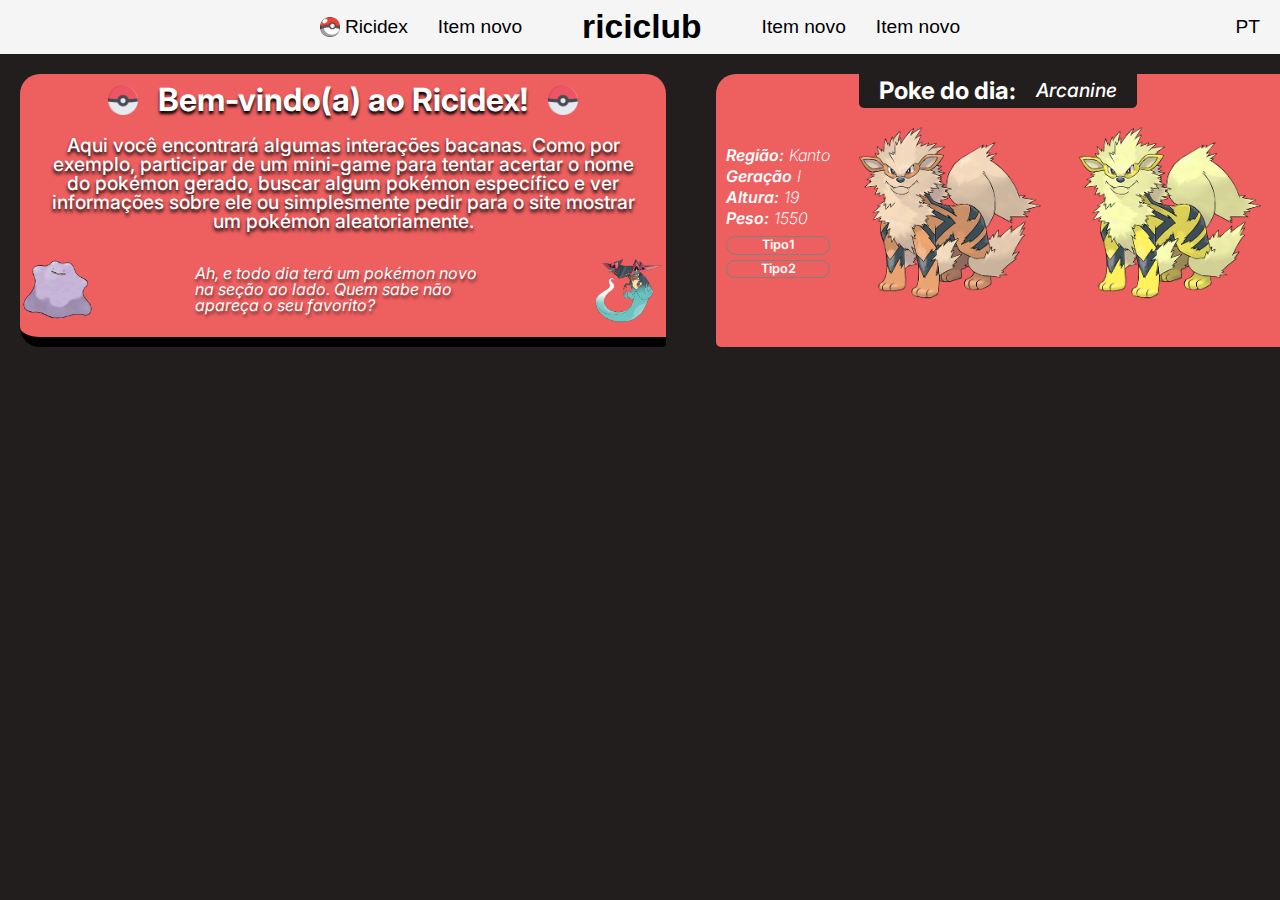
==== Pages/index.html @ a95b9ffc "Banner finalizado inicialmente" ====
<!DOCTYPE html>
<html lang="en">
<head>
    <meta charset="UTF-8">
    <meta name="viewport" content="width=device-width, initial-scale=1.0">
    <title>riciclub - Ricidex</title>

    <link rel="preconnect" href="https://fonts.googleapis.com">
    <link rel="preconnect" href="https://fonts.gstatic.com" crossorigin>
    <link href="https://fonts.googleapis.com/css2?family=Inter:wght@100..900&display=swap" rel="stylesheet">

    <link rel="stylesheet" href="/Styles/reset.css">
    <link rel="stylesheet" href="/Styles/main.css">
    <link rel="stylesheet" href="/Styles/header.css">
    <link rel="stylesheet" href="/Styles/banner.css">
    <link rel="stylesheet" href="/Styles/mediaqueries.css">
</head>
<body>

    <header class="header">
        <div class="header-mobile">
            <img src="/Images/menu-icon.png" alt="Menu" class="menu-mobile-icon" id="menu_mobile_icon">
    
            <div class="menu-mobile-content" id="menu_mobile_content">
                <ul class="menu-mobile">
                    <li class="menu-item">
                        <img src="/Images/pokeball.png" alt="Pokébola" class="menu-item-icon">
                        <a href="#" class="menu-item-text">Ricidex</a>
                    </li>
                    <li class="menu-item"><a href="#" class="menu-item-text">Item novo</a></li>
                    <li class="menu-item"><a href="#" class="menu-item-text">Item novo</a></li>
                    <li class="menu-item"><a href="#" class="menu-item-text">Item novo</a></li>
                </ul>
            </div>
        </div>

        <div class="menu">
            <ul class="menu">
                <li class="menu-item" class="menu-item">
                    <img src="/Images/pokeball.png" alt="Pokébola" class="menu-item-icon">
                    <a href="#" class="menu-item-text">Ricidex</a>
                </li>
                <li class="menu-item"><a href="#" class="menu-item-text">Item novo</a></li>
            </ul>
        </div>

        <div class="logo">
            <a href="#" class="logo-title">riciclub</a>
        </div>

        <div class="menu2">
            <ul class="menu2">
                <li class="menu-item"><a href="#" class="menu-item-text">Item novo</a></li>
                <li class="menu-item"><a href="#" class="menu-item-text">Item novo</a></li>
            </ul>
        </div>

        <div class="language">
            <a href="#" class="language-text">PT</a>
        </div>
    </header>

    <section class="banner">
        <div class="banner-welcome">
            <div class="banner-welcome-header">
                <img src="/Images/pokeball-banner.png" alt="Pokébola" class="welcome-pokeball">
                <h1 class="welcome-title">Bem-vindo(a) ao Ricidex!</h1>
                <img src="/Images/pokeball-banner.png" alt="Pokébola 2" class="welcome-pokeball">
            </div>
            <p class="welcome-text">Aqui você encontrará algumas interações bacanas. Como por exemplo, participar de um mini-game para tentar acertar o nome do pokémon gerado, buscar algum pokémon específico e ver informações sobre ele ou simplesmente pedir para o site mostrar um pokémon aleatoriamente.</p>
            <div class="welcome-bottom">
                <img src="/Images/ditto.png" alt="Ditto" class="welcome-poke">
                    <p class="welcome-subtext">Ah, e todo dia terá um pokémon novo na seção ao lado. Quem sabe não apareça o seu favorito?</p>
                <img src="/Images/dragapult.png" alt="Dragapult" class="welcome-poke">
            </div>
        </div>

        <div class="banner-poke-do-dia">
            <div class="poke-do-dia-header">
                <h2 class="poke-do-dia-title">Poke do dia:</h2> 
                <span class="poke-do-dia-nome">Arcanine</span>
            </div>

            <div class="poke-do-dia-content">
                <div class="poke-do-dia-infos">
                    <p class="poke-do-dia-item">Região: 
                        <span class="poke-do-dia-format">Kanto</span>
                    </p>
                    <p class="poke-do-dia-item">Geração 
                        <span class="poke-do-dia-format">I</span>
                    </p>
                    <p class="poke-do-dia-item">Altura: 
                        <span class="poke-do-dia-format">19</span>
                    </p>
                    <p class="poke-do-dia-item">Peso: 
                        <span class="poke-do-dia-format">1550</span>
                    </p>
                    <div class="poke-do-dia-tipos">
                        <div class="poke-do-dia-tipo tipoapi">
                            <p class="pdd-tipo-text">Tipo1</p>
                        </div>
                        <div class="poke-do-dia-tipo tipoapi">
                            <p class="pdd-tipo-text" >Tipo2</p>
                        </div>
                    </div>
                </div>

                <div class="poke-do-dia-imgs">
                    <img src="/Images/arcanine.png" alt="Pokémon Arcanine Normal" class="poke-do-dia-img">
                    <img src="/Images/arcanine-shiny.png" alt="Pokémon Arcanine Shiny" class="poke-do-dia-img">
                </div>
            </div>
        </div>

    </section>

    <script src="/Scripts/main.js"></script>
</body>
</html>
---- Styles/main.css ----
/* Estilos globais */
body {
    font-family: 'Roboto', sans-serif;
    background-color: #231E1E;
}
---- Styles/header.css ----
/* Estilos header */
.header {
    background-color: whitesmoke;
    display: flex;
    padding: 10px;
    justify-content: center;
    align-items: center;
} 

.language-text {
    font-size: 1.2rem;
    color: black;
    text-decoration: none;
}


/* Estilos do menu mobile */
.header-mobile, .menu-mobile-content {
    display: none;
}

.menu-mobile-content--ativo {
    display: block;
    position: absolute;
    top: 53px;
    left: 0;
    background-color: whitesmoke;
    padding: 10px 5px;
    border-radius: 0px 0px 5px 0px;
}

/* Estilos do logo */
.logo-title {
    padding: 0 50px;
    font-size: 2.1rem;
    font-weight: bold;
    text-decoration: none;
    color: black;
}

/* Estilos do menu do header*/
.menu, .menu2 {
    display: flex;
    gap: 10px;
}

.menu-item {
    display: flex;
    align-items: center;
    gap: 5px;
    padding: 5px 10px;
}

.menu-item:hover {
    background-color: lightgrey;
    border-radius: 5px;
}

.menu-item-icon {
    width: 20px;
    height: 20px;
}

.menu-item-text {
    text-decoration: none;
    font-size: 1.2rem;
    color: black;
}
---- Styles/banner.css ----
/* Banner */
.banner {
    display: flex;
    padding: 20px 0 20px 20px;
    gap: 50px;
}

/* Estilos do banner de boas-vindas*/
.banner-welcome {
    display: flex;
    flex-direction: column;
    gap: 20px;
    align-items: center;
    background-color: #EE5F5F;
    padding: 10px 0px;
    border-radius: 20px 20px 3px 20px;
    border-bottom: 10px solid rgb(0, 0, 0);
}

.banner-welcome-header {
    display: flex;
    align-items: center;
    gap: 20px;
}

.welcome-pokeball {
    width: 30px;
    height: 30px;
}

.welcome-title {
    font-family: "Inter", sans-serif;
    font-size: 2rem;
    font-weight: bold;
    text-decoration: none;
    color: white;
    text-shadow: 0px 3px 3px rgba(0, 0, 0, 1);
}

.welcome-text {
    font-size: 1.2rem;
    color: white;
    padding: 0 20px;
    text-shadow: 0px 3px 3.5px rgba(0, 0, 0, 1);
    text-align: center;
    font-family: "Inter", sans-serif;
    font-weight: 500;
}

.welcome-subtext {
    font-family: "Inter", sans-serif;
    font-size: 1rem;
    color: white;
    font-style: italic;
    text-shadow: 1px 3px 3px rgba(0, 0, 0, 0.5);
}

.welcome-bottom {
    display: flex;
    gap: 100px;
    align-items: center;
}

.welcome-poke {
    width: 75px;
    height: 75px;
}

/* Estilos do banner Poke do dia */
.banner-poke-do-dia {
    display: flex;
    flex-direction: column;
    align-items: center;
    background-color: #EE5F5F;
    border-radius: 20px 0 0px 5px;
}

.poke-do-dia-header {
    display: flex;
    align-items: center;
    gap: 20px;
    padding: 5px 20px;
    border-radius: 0px 0px 5px 5px;
    background-color: #231E1E;
}

.poke-do-dia-title {
    font-family: "Inter", sans-serif;
    font-size: 1.5rem;
    font-weight: bold;
    color: white;
}

.poke-do-dia-nome {
    font-family: "Inter", sans-serif;
    font-size: 1.2rem;
    font-style: italic;
    font-weight: 500;
    color: white;
}

.poke-do-dia-content {
    display: flex;
    gap: 20px;
    align-items: center;
    padding: 5px 10px;
}

.poke-do-dia-infos {
    display: flex;
    flex-direction: column;
    gap: 5px;
}

.poke-do-dia-item {
    display: flex;
    font-weight: 600;
    font-family: "Inter", sans-serif;
    font-style: italic;
    color: white;
    gap: 5px;
    align-items: center;
}

.poke-do-dia-format {
    font-style: italic;
    color: white;
    font-family: "Inter", sans-serif;
    font-weight: 250;
}

.poke-do-dia-tipos {
    display: flex;
    margin-top: 5px;
    gap: 5px;
    flex-direction: column;
}

.poke-do-dia-tipo {
    border: 1px solid grey;
    padding: 2px 9px;
    text-align: center;
    border-radius: 10px;
}

.pdd-tipo-text {
    font-family: "Inter", sans-serif;
    font-size: 0.8rem;
    font-weight: 600;
    color: white;
}

/* Estilos poke do dia imgs */
.poke-do-dia-imgs {
    display: flex;
    gap: 20px;
}

.poke-do-dia-img {
    width: 200px;
    height: 200px;
}
---- Styles/mediaqueries.css ----
@media screen and (max-width: 320px) {
    .header-mobile {
        display: flex;
    }

    .menu, .menu2 {
        display: none;
    }

    .header{
        justify-content: space-between;
    }

    .menu-mobile-icon {
        width: 30px;
        height: 30px;
    }

    .menu-item-text {
        font-size: 1rem;
    }

    .logo-title {
        padding: 0 0px;
    }
}

@media screen and (min-width: 321px) and (max-width: 768px) {
    .header-mobile {
        display: flex;
    }

    .menu, .menu2 {
        display: none;
    }

    .header{
        justify-content: space-between;
    }

    .menu-mobile-icon {
        width: 30px;
        height: 30px;
    }

    .menu-item-text {
        font-size: 1.2rem;
    }

    .logo-title {
        padding: 0 0px;
    }
}

@media screen and (min-width: 769px) {
    .language {
        position: absolute;
        right: 20px;
    }
}

@media screen and (min-width: 2000px){
    .menu-item-text {
        font-size: 1.6rem;
    }
}

@media screen and (min-width: 2300px) {
    .menu-item-text {
        font-size: 1.9rem;
    }
}
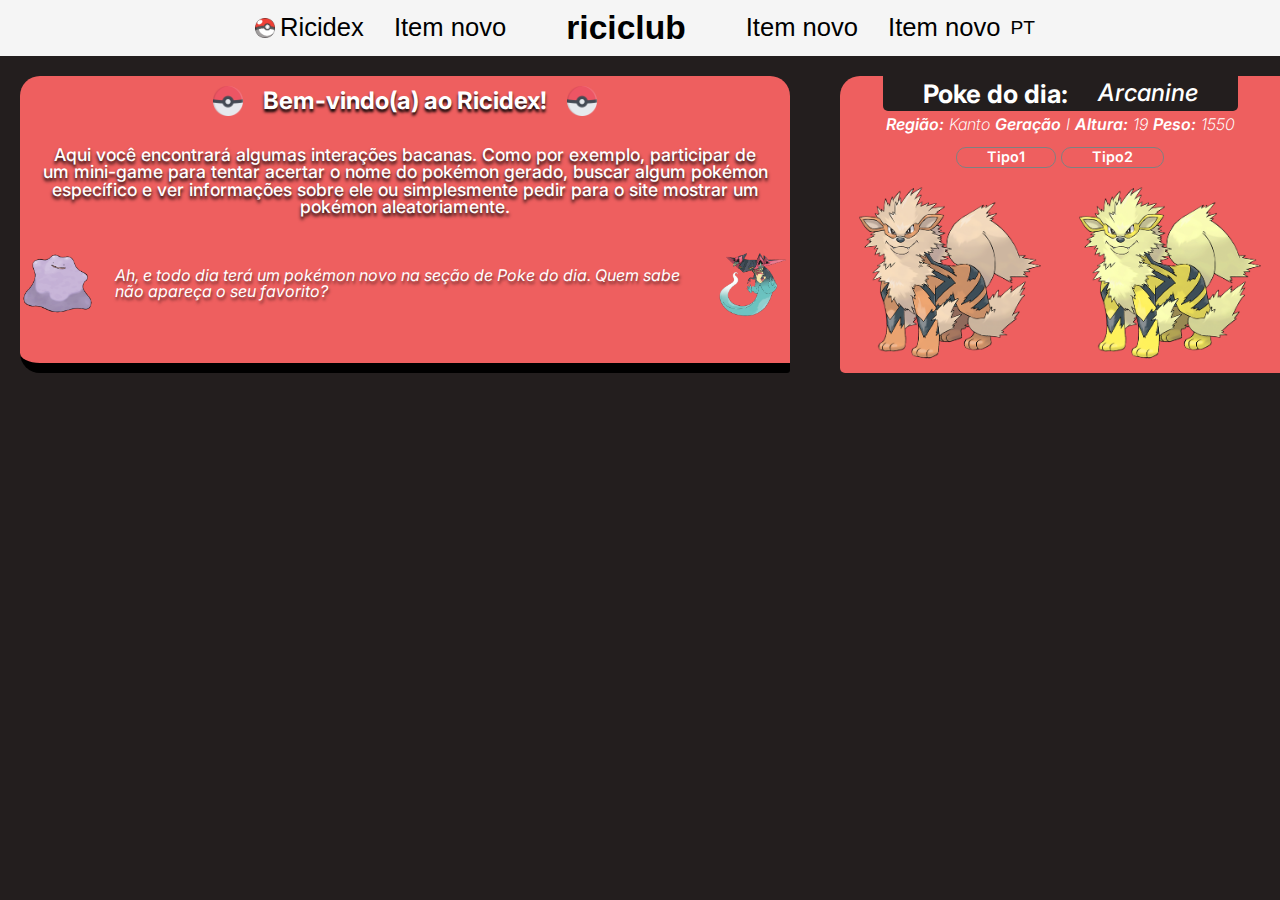
==== commit 9a09e6e3: "Banner de welcome e poke do dia finalizados e responsivos" ====
--- a/Pages/index.html
+++ b/Pages/index.html
@@ -13,7 +13,7 @@
     <link rel="stylesheet" href="/Styles/main.css">
     <link rel="stylesheet" href="/Styles/header.css">
     <link rel="stylesheet" href="/Styles/banner.css">
-    <link rel="stylesheet" href="/Styles/mediaqueries.css">
+    <link rel="stylesheet" href="/Styles/mqueriesheadban.css">
 </head>
 <body>
 
@@ -70,7 +70,7 @@
             <p class="welcome-text">Aqui você encontrará algumas interações bacanas. Como por exemplo, participar de um mini-game para tentar acertar o nome do pokémon gerado, buscar algum pokémon específico e ver informações sobre ele ou simplesmente pedir para o site mostrar um pokémon aleatoriamente.</p>
             <div class="welcome-bottom">
                 <img src="/Images/ditto.png" alt="Ditto" class="welcome-poke">
-                    <p class="welcome-subtext">Ah, e todo dia terá um pokémon novo na seção ao lado. Quem sabe não apareça o seu favorito?</p>
+                    <p class="welcome-subtext">Ah, e todo dia terá um pokémon novo na seção de Poke do dia. Quem sabe não apareça o seu favorito?</p>
                 <img src="/Images/dragapult.png" alt="Dragapult" class="welcome-poke">
             </div>
         </div>
@@ -82,19 +82,22 @@
             </div>
 
             <div class="poke-do-dia-content">
-                <div class="poke-do-dia-infos">
-                    <p class="poke-do-dia-item">Região: 
-                        <span class="poke-do-dia-format">Kanto</span>
-                    </p>
-                    <p class="poke-do-dia-item">Geração 
-                        <span class="poke-do-dia-format">I</span>
-                    </p>
-                    <p class="poke-do-dia-item">Altura: 
-                        <span class="poke-do-dia-format">19</span>
-                    </p>
-                    <p class="poke-do-dia-item">Peso: 
-                        <span class="poke-do-dia-format">1550</span>
-                    </p>
+                <div class="pdd-infos-container">
+                    <div class="poke-do-dia-infos">
+                        <p class="poke-do-dia-item">Região: 
+                            <span class="poke-do-dia-format">Kanto</span>
+                        </p>
+                        <p class="poke-do-dia-item">Geração 
+                            <span class="poke-do-dia-format">I</span>
+                        </p>
+                        <p class="poke-do-dia-item">Altura: 
+                            <span class="poke-do-dia-format">19</span>
+                        </p>
+                        <p class="poke-do-dia-item">Peso: 
+                            <span class="poke-do-dia-format">1550</span>
+                        </p>
+                    </div>
+
                     <div class="poke-do-dia-tipos">
                         <div class="poke-do-dia-tipo tipoapi">
                             <p class="pdd-tipo-text">Tipo1</p>
--- a/Styles/banner.css
+++ b/Styles/banner.css
@@ -78,7 +78,7 @@
 .poke-do-dia-header {
     display: flex;
     align-items: center;
-    gap: 20px;
+    gap: 30px;
     padding: 5px 20px;
     border-radius: 0px 0px 5px 5px;
     background-color: #231E1E;
@@ -86,30 +86,37 @@
 
 .poke-do-dia-title {
     font-family: "Inter", sans-serif;
-    font-size: 1.5rem;
+    font-size: 1.8rem;
     font-weight: bold;
     color: white;
 }
 
 .poke-do-dia-nome {
     font-family: "Inter", sans-serif;
-    font-size: 1.2rem;
+    font-size: 1.5rem;
     font-style: italic;
     font-weight: 500;
     color: white;
 }
 
+.pdd-infos-container {
+    display: flex;
+    gap: 20px;
+    flex-direction: column;
+}
+
 .poke-do-dia-content {
     display: flex;
-    gap: 20px;
+    margin-top: 5px;
+    gap: 5px;
     align-items: center;
-    padding: 5px 10px;
+    padding: 0px 10px;
 }
 
 .poke-do-dia-infos {
     display: flex;
+    gap: 5px;
     flex-direction: column;
-    gap: 5px;
 }
 
 .poke-do-dia-item {
@@ -133,19 +140,18 @@
     display: flex;
     margin-top: 5px;
     gap: 5px;
-    flex-direction: column;
 }
 
 .poke-do-dia-tipo {
     border: 1px solid grey;
-    padding: 2px 9px;
+    padding: 2px 30px;
     text-align: center;
     border-radius: 10px;
 }
 
 .pdd-tipo-text {
     font-family: "Inter", sans-serif;
-    font-size: 0.8rem;
+    font-size: 0.9rem;
     font-weight: 600;
     color: white;
 }
--- a/Styles/mqueriesheadban.css
+++ b/Styles/mqueriesheadban.css
@@ -0,0 +1,393 @@
+@media screen and (max-width: 320px) {
+    /* Header */
+    .header-mobile {
+        display: flex;
+    }
+
+    .menu, .menu2 {
+        display: none;
+    }
+
+    .header{
+        justify-content: space-between;
+    }
+
+    .menu-mobile-icon {
+        width: 30px;
+        height: 30px;
+    }
+
+    .menu-item-text {
+        font-size: 1rem;
+    }
+
+    .logo-title {
+        padding: 0 0px;
+    }
+
+    /* Banner */
+    .banner {
+        flex-direction: column;
+        padding: 20px 0;
+        gap: 30px;
+    }
+
+    .banner-welcome {
+        padding: 10px;
+        border-radius: 0;
+    }
+
+    .welcome-pokeball {
+        width: 26px;
+        height: 26px;
+    }
+
+    .welcome-title {
+        font-size: 1.2rem;
+        text-align: center;
+    }
+
+    .welcome-text {
+        font-size: 0.9rem;
+        padding: 0 10px;
+    }
+
+    .welcome-subtext {
+        font-size: 0.7rem;
+        text-align: center;
+    }
+
+    .welcome-bottom {
+        gap: 5px;
+    }
+
+    .welcome-poke {
+        width: 30px;
+        height: 30px;
+    }
+
+    /* Banner poke do dia */
+    .banner-poke-do-dia {
+        border-radius: 0;
+    }
+
+    .poke-do-dia-title {
+        font-size: 1.1rem;
+    }
+
+    .poke-do-dia-nome {
+        font-size: 0.9rem;
+    }
+
+    .poke-do-dia-content {
+        flex-direction: column;
+        gap: 10px;
+    }
+
+    .pdd-infos-container {
+        gap: 5px;
+        align-items: center;
+    }
+
+    .poke-do-dia-infos {
+        flex-direction: row;
+    }
+
+    .poke-do-dia-item {
+        font-size: 0.8rem;
+    }
+
+    .poke-do-dia-tipos{
+        margin-top: 0;
+    }
+
+    .pdd-tipo-text{
+        font-size: 0.6rem;
+    }
+
+    .poke-do-dia-imgs{
+        gap: 5px;
+    }
+
+    .poke-do-dia-img {
+        width: 100px;
+        height: 100px;
+    }
+}
+
+@media screen and (min-width: 321px) and (max-width: 550px) {
+    .header-mobile {
+        display: flex;
+    }
+
+    .menu, .menu2 {
+        display: none;
+    }
+
+    .header{
+        justify-content: space-between;
+    }
+
+    .menu-mobile-icon {
+        width: 30px;
+        height: 30px;
+    }
+
+    .menu-item-text {
+        font-size: 1.2rem;
+    }
+
+    .logo-title {
+        padding: 0 0px;
+    }
+
+    /* Banner */
+    .banner {
+        flex-direction: column;
+        padding: 20px 0;
+        gap: 30px;
+    }
+
+    .banner-welcome {
+        padding: 10px;
+        border-radius: 0;
+    }
+
+    .welcome-pokeball {
+        width: 26px;
+        height: 26px;
+    }
+
+    .welcome-title {
+        font-size: 1.2rem;
+        text-align: center;
+    }
+
+    .welcome-text {
+        font-size: 0.9rem;
+        padding: 0 10px;
+    }
+
+    .welcome-subtext {
+        font-size: 0.7rem;
+        text-align: center;
+    }
+
+    .welcome-bottom {
+        gap: 5px;
+    }
+
+    .welcome-poke {
+        width: 30px;
+        height: 30px;
+    }
+
+    /* Banner poke do dia */
+    .banner-poke-do-dia {
+        border-radius: 0;
+    }
+
+    .poke-do-dia-title {
+        font-size: 1.2rem;
+    }
+
+    .poke-do-dia-nome {
+        font-size: 1rem;
+    }
+
+    .poke-do-dia-content {
+        flex-direction: column;
+    }
+
+    .pdd-infos-container {
+        gap: 5px;
+        align-items: center;
+    }
+
+    .poke-do-dia-infos {
+        flex-direction: row;
+    }
+
+    .poke-do-dia-item {
+        font-size: 0.8rem;
+    }
+
+    .poke-do-dia-tipos{
+        margin-top: 0;
+    }
+
+    .pdd-tipo-text{
+        font-size: 0.6rem;
+    }
+
+    .poke-do-dia-imgs{
+        gap: 5px;
+    }
+
+    .poke-do-dia-img {
+        width: 100px;
+        height: 100px;
+    }
+}
+
+@media screen and (min-width: 551px) and (max-width: 768px) {
+    .language {
+        position: absolute;
+        right: 20px;
+    }
+
+    .banner {
+        flex-direction: column;
+    }
+
+    /* Banner welcome */
+    .banner-welcome-header {
+        gap: 5px;
+    }
+
+    .welcome-pokeball {
+        width: 28px;
+        height: 28px;
+    }
+
+    .welcome-title {
+        font-size: 1rem;
+        text-align: center;
+    }
+
+    .welcome-text {
+        font-size: 0.8rem;
+        text-align: center;
+    }
+
+    .welcome-subtext {
+        font-size: 0.8rem;
+        text-align: center;
+    }
+
+    .welcome-bottom {
+        gap: 10px;
+    }
+
+    .welcome-poke {
+        width: 50px;
+        height: 50px;
+    }
+
+    /* Banner poke do dia */
+    .poke-do-dia-header {
+        padding: 5px 40px;
+    }
+
+    .poke-do-dia-title {
+        font-size: 1.4rem;
+    }
+
+    .poke-do-dia-content {
+        flex-direction: column;
+    }
+
+    .pdd-infos-container {
+        gap: 5px;
+        align-items: center;
+    }
+
+    .poke-do-dia-infos {
+        flex-direction: row;
+        gap: 10px;
+    }
+
+    .poke-do-dia-tipos {
+        flex-direction: row;
+    }
+
+    .poke-do-dia-img {
+        width: 150px;
+        height: 150px;
+    }
+}
+
+@media screen and (min-width: 769px) and (max-width: 1024px){
+    /* Banner welcome */
+    .banner {
+        flex-direction: column;
+    }
+
+    /* Banner poker do dia */
+    .poke-do-dia-header {
+        padding: 5px 40px;
+    }
+
+    .poke-do-dia-content {
+        margin-top: 0;
+        padding: 0  ;
+    }
+
+    .poke-do-dia-item {
+        font-size: 1.2rem;
+    }
+
+    .pdd-tipo-text{
+        font-size: 0.8rem;
+    }
+}
+
+@media screen and (min-width: 1025px) and (max-width: 2000px){
+    .menu-item-text {
+        font-size: 1.6rem;
+    }
+
+    /* Banner welcome */
+    .banner-welcome {
+        gap: 30px;
+    }
+
+    .welcome-title {
+        font-size: 1.5rem;
+    }
+
+    .welcome-text {
+        font-size: 1.1rem;
+    }
+
+    .welcome-bottom {
+        gap: 20px;
+    }
+
+    .welcome-poke {
+        width: 75px;
+        height: 75px;
+    }
+
+    /* Banner poke do dia */
+    .poke-do-dia-header {
+        padding: 5px 40px;
+    }
+    .poke-do-dia-title {
+        font-size: 1.6rem;
+    }
+
+    .poke-do-dia-nome {
+        font-size: 1.5rem;
+    }
+
+    .poke-do-dia-content {
+        flex-direction: column;
+    }
+
+    .pdd-infos-container {
+        gap: 10px;
+        align-items: center;
+    }
+
+    .poke-do-dia-infos {
+        flex-direction: row;
+    }
+
+}
+
+@media screen and (min-width: 2300px) {
+    .menu-item-text {
+        font-size: 1.9rem;
+    }
+}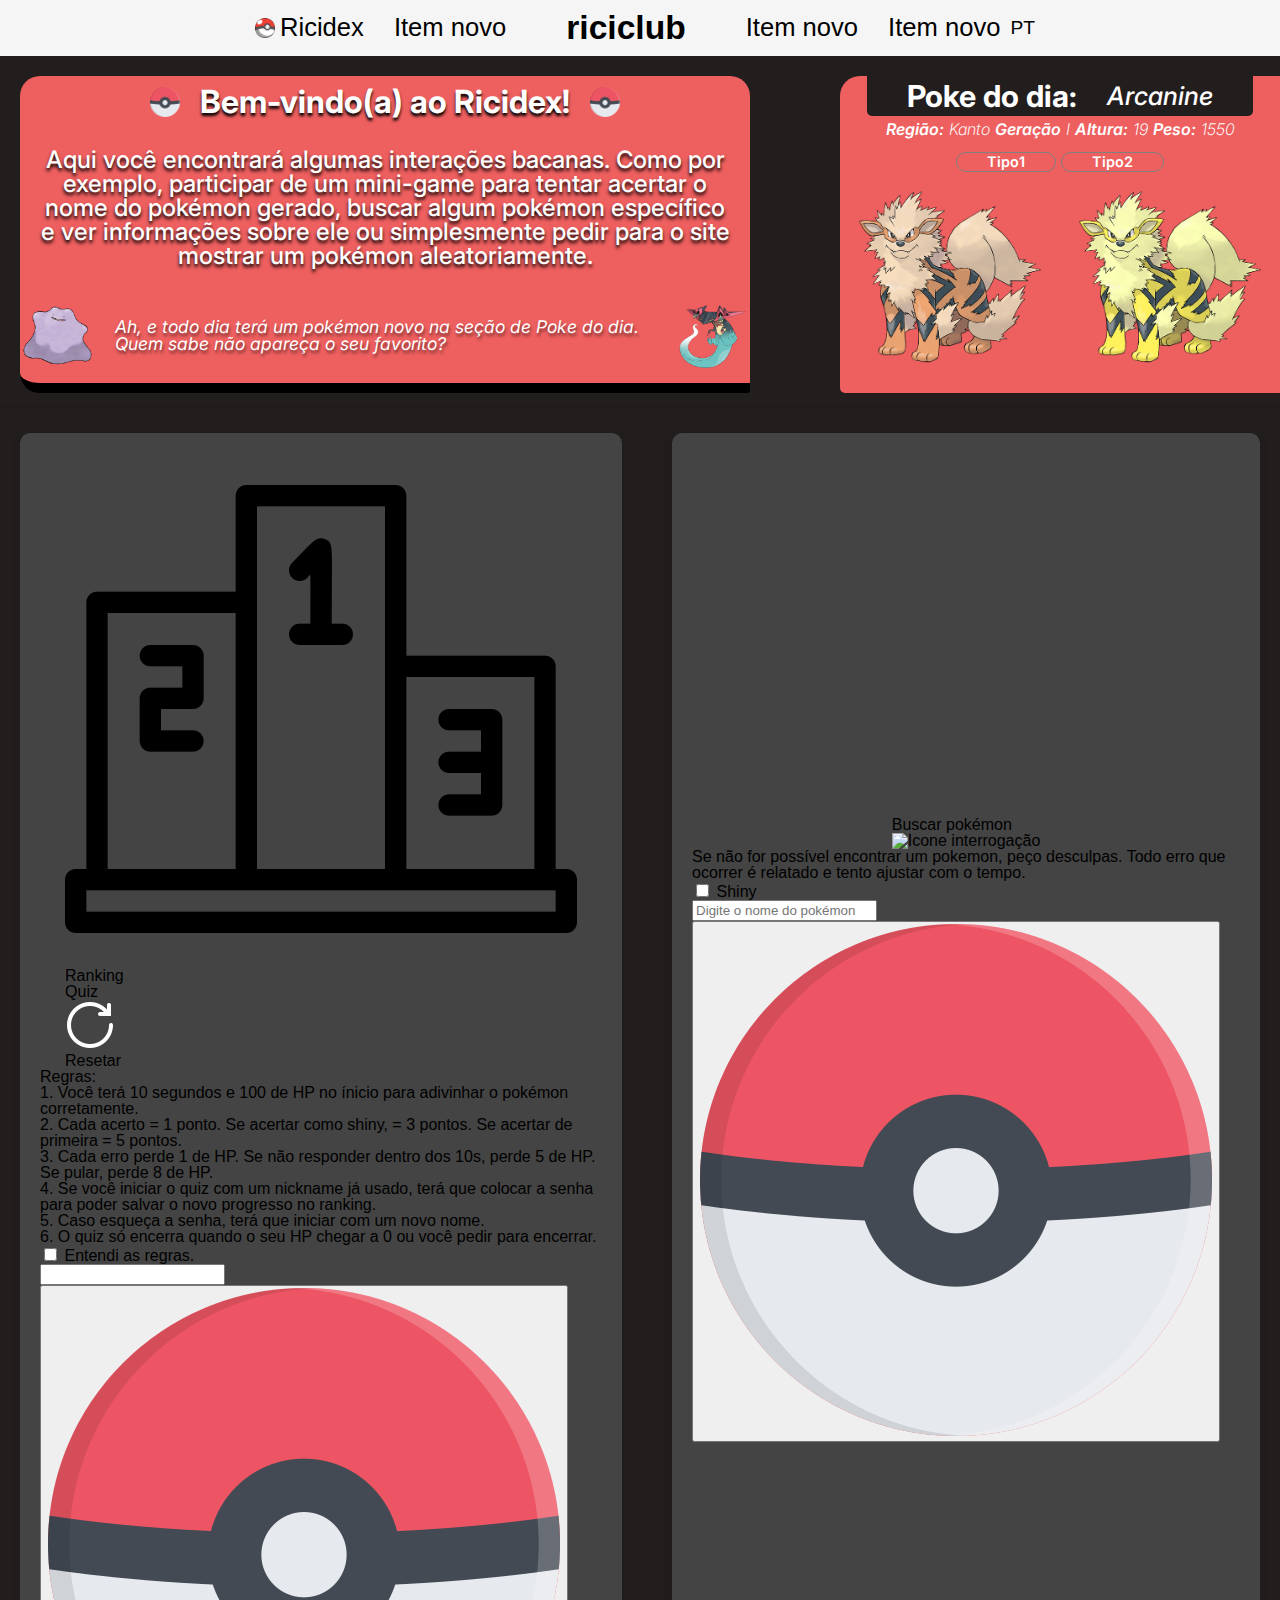
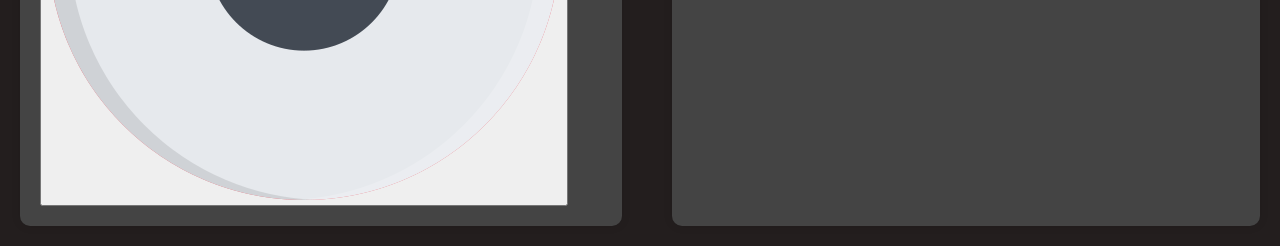
==== commit fc41bf61: "Iniciado seção dos mini-games" ====
--- a/Pages/index.html
+++ b/Pages/index.html
@@ -13,6 +13,7 @@
     <link rel="stylesheet" href="/Styles/main.css">
     <link rel="stylesheet" href="/Styles/header.css">
     <link rel="stylesheet" href="/Styles/banner.css">
+    <link rel="stylesheet" href="/Styles/sections.css">
     <link rel="stylesheet" href="/Styles/mqueriesheadban.css">
 </head>
 <body>
@@ -117,6 +118,68 @@
 
     </section>
 
+    <section class="sections">
+        <div class="section">
+            <div class="section-header">
+                <div class="quiz-header-item">
+                    <img src="/Images/ranking.png" alt="Ícone ranking" class="icon-quiz">
+                    <p class="quiz-header-item-text">Ranking</p>
+                </div>
+                <h2 class="section-title">Quiz</h2>
+                <div class="quiz-header-item">
+                    <img src="/Images/reset.png" alt="Ícone reset" class="icon-quiz">
+                    <p class="quiz-header-item-text">Resetar</p>
+                </div>
+            </div>
+
+            <div class="quiz-regras">
+                <p class="quiz-regras-title">Regras:</p>
+                <ul class="quiz-regras-list">
+                    <li class="quiz-regras-item">1. Você terá 10 segundos e 100 de HP no ínicio para adivinhar o pokémon corretamente.</li>
+                    <li class="quiz-regras-item">2. Cada acerto = 1 ponto. Se acertar como shiny, = 3 pontos. Se acertar de primeira = 5 pontos.</li>
+                    <li class="quiz-regras-item">3. Cada erro perde 1 de HP. Se não responder dentro dos 10s, perde 5 de HP. Se pular, perde 8 de HP.</li>
+                    <li class="quiz-regras-item">4. Se você iniciar o quiz com um nickname já usado, terá que colocar a senha para poder salvar o novo progresso no ranking.</li>
+                    <li class="quiz-regras-item">5. Caso esqueça a senha, terá que iniciar com um novo nome.</li>
+                    <li class="quiz-regras-item">6. O quiz só encerra quando o seu HP chegar a 0 ou você pedir para encerrar.</li>
+                </ul>
+                
+                <input type="checkbox" name="checkbox" id="input-checkbox" required> 
+                <label for="input-checkbox">Entendi as regras.</label>
+            </div>
+
+            <div class="quiz-bottom">
+                <input type="text" name="nickname" id="input-nickname">
+                <button class="btn-pokeball"><img src="/Images/pokeball-banner.png" alt="Ícone pokeball" class="quiz-pokeball-btn"></button>
+            </div>
+        </div>
+
+        <div class="section">
+            <div class="section-header">
+                <h2 class="section-title">Buscar pokémon</h2>
+                <img src="/Images/pokeball-section.png" alt="Ícone interrogação" class="section-info">
+            </div>
+            <p class="section-text">Se não for possível encontrar um pokemon, peço desculpas. Todo erro que ocorrer é relatado e tento ajustar com o tempo.</p>
+
+            <div class="quiz-bottom">
+                <div class="shiny-verif">
+                    <input type="checkbox" name="shinyForm" id="input-shiny">
+                    <label for="input-shiny">Shiny</label>
+                </div>
+                <input type="text" class="section-input" placeholder="Digite o nome do pokémon">
+                <button class="section-button"><img src="/Images/pokeball-banner.png" alt="Ícone pokeball"></button>
+            </div>
+        </div>
+
+        <!-- <div class="section">
+            <div class="section-header">
+                <h2 class="section-title">Pokémon aleatório</h2>
+                <img src="/Images/pokeball-section.png" alt="Pokébola" class="section-pokeball">
+            </div>
+            <p class="section-text">Clique no botão abaixo para ver um pokémon aleatório.</p>
+            <button class="section-button">Ver</button>
+        </div> -->
+    </section>
+
     <script src="/Scripts/main.js"></script>
 </body>
 </html>--- a/Styles/banner.css
+++ b/Styles/banner.css
@@ -2,7 +2,7 @@
 .banner {
     display: flex;
     padding: 20px 0 20px 20px;
-    gap: 50px;
+    gap: 90px;
 }
 
 /* Estilos do banner de boas-vindas*/
@@ -38,7 +38,7 @@
 }
 
 .welcome-text {
-    font-size: 1.2rem;
+    font-size: 1.5rem;
     color: white;
     padding: 0 20px;
     text-shadow: 0px 3px 3.5px rgba(0, 0, 0, 1);
@@ -49,7 +49,7 @@
 
 .welcome-subtext {
     font-family: "Inter", sans-serif;
-    font-size: 1rem;
+    font-size: 1.1rem;
     color: white;
     font-style: italic;
     text-shadow: 1px 3px 3px rgba(0, 0, 0, 0.5);
--- a/Styles/sections.css
+++ b/Styles/sections.css
@@ -0,0 +1,21 @@
+/* Quiz styles */
+
+.sections {
+    display: flex;
+    margin: 0 auto;
+    gap: 50px;
+    padding: 20px;
+    box-shadow: 0 0 10px rgba(0, 0, 0, 0.1);
+}
+
+.section {
+    display: flex;
+    flex-direction: column;
+    align-items: center;
+    justify-content: center;
+    margin: 0 auto;
+    padding: 20px;
+    background-color: #444444;
+    border-radius: 10px;
+    box-shadow: 0 0 10px rgba(0, 0, 0, 0.1);
+}--- a/Styles/mqueriesheadban.css
+++ b/Styles/mqueriesheadban.css
@@ -343,11 +343,11 @@
     }
 
     .welcome-title {
+        font-size: 2rem;
+    }
+
+    .welcome-text {
         font-size: 1.5rem;
-    }
-
-    .welcome-text {
-        font-size: 1.1rem;
     }
 
     .welcome-bottom {
@@ -364,11 +364,11 @@
         padding: 5px 40px;
     }
     .poke-do-dia-title {
+        font-size: 1.9rem;
+    }
+
+    .poke-do-dia-nome {
         font-size: 1.6rem;
-    }
-
-    .poke-do-dia-nome {
-        font-size: 1.5rem;
     }
 
     .poke-do-dia-content {
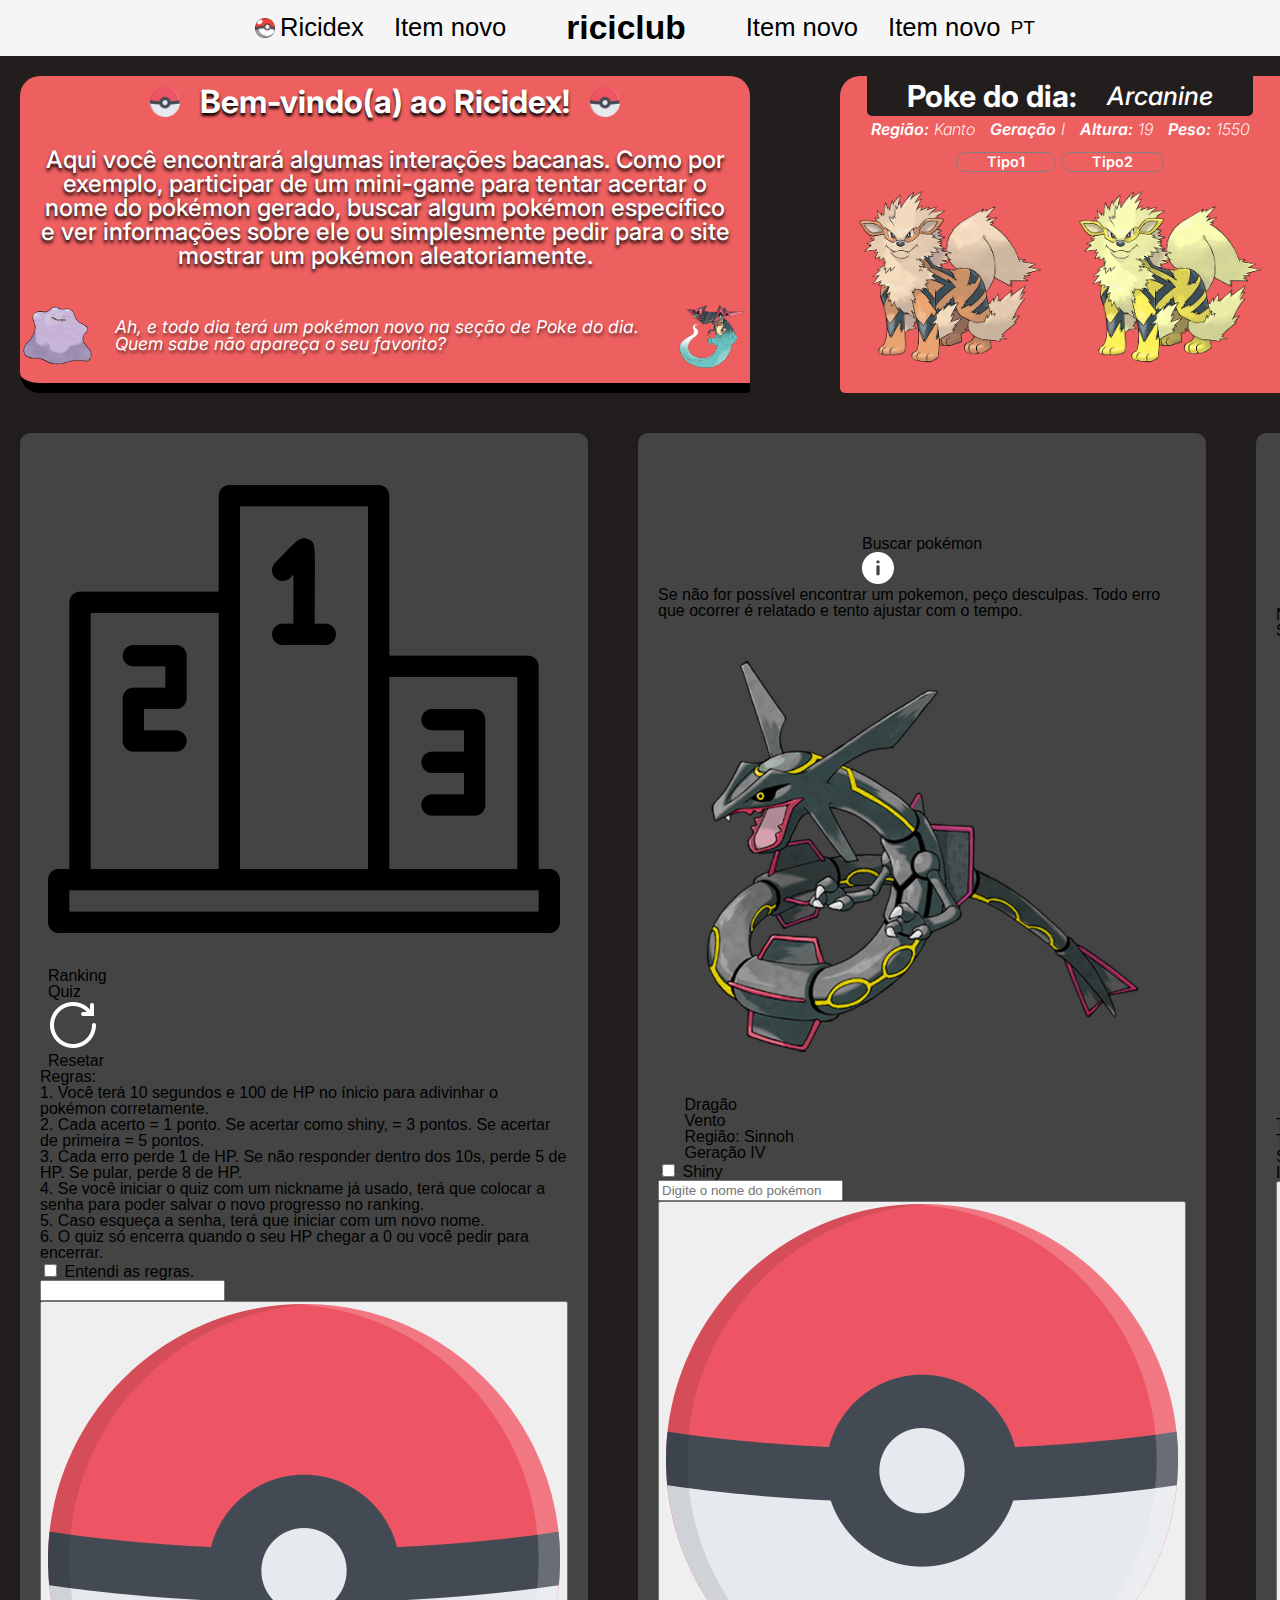
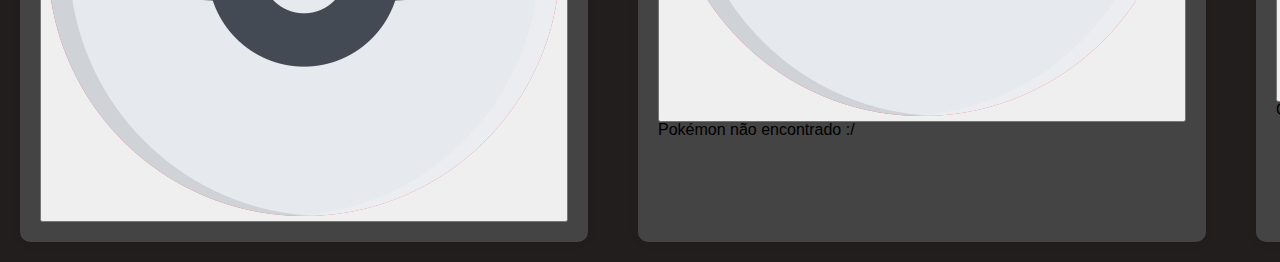
==== commit 30298f9a: "Layout pronto no HTML. Iniciando estilização" ====
--- a/Pages/index.html
+++ b/Pages/index.html
@@ -147,7 +147,7 @@
                 <label for="input-checkbox">Entendi as regras.</label>
             </div>
 
-            <div class="quiz-bottom">
+            <div class="section-bottom">
                 <input type="text" name="nickname" id="input-nickname">
                 <button class="btn-pokeball"><img src="/Images/pokeball-banner.png" alt="Ícone pokeball" class="quiz-pokeball-btn"></button>
             </div>
@@ -156,28 +156,62 @@
         <div class="section">
             <div class="section-header">
                 <h2 class="section-title">Buscar pokémon</h2>
-                <img src="/Images/pokeball-section.png" alt="Ícone interrogação" class="section-info">
+                <img src="/Images/info.png" alt="Ícone interrogação" class="section-info">
             </div>
             <p class="section-text">Se não for possível encontrar um pokemon, peço desculpas. Todo erro que ocorrer é relatado e tento ajustar com o tempo.</p>
 
-            <div class="quiz-bottom">
+            <div class="section-middle">
+                <img src="/Images/rayquaza-shiny.png" alt="Pokémon" class="spmon-img">
+
+                <div class="spmon-infos">
+                    <p class="spmon-tipo">Dragão</p>
+                    <p class="spmon-tipo">Vento</p>
+                    <p class="spmon-regiao">Região: Sinnoh</p>
+                    <p class="spmon-geracao">Geração IV</p>
+                </div>
+            </div>
+
+            <div class="section-bottom">
                 <div class="shiny-verif">
                     <input type="checkbox" name="shinyForm" id="input-shiny">
                     <label for="input-shiny">Shiny</label>
                 </div>
+
                 <input type="text" class="section-input" placeholder="Digite o nome do pokémon">
                 <button class="section-button"><img src="/Images/pokeball-banner.png" alt="Ícone pokeball"></button>
-            </div>
-        </div>
-
-        <!-- <div class="section">
+                <span class="spmon-erro">Pokémon não encontrado :/</span>
+            </div>
+        </div>
+
+        <div class="section">
             <div class="section-header">
-                <h2 class="section-title">Pokémon aleatório</h2>
-                <img src="/Images/pokeball-section.png" alt="Pokébola" class="section-pokeball">
-            </div>
-            <p class="section-text">Clique no botão abaixo para ver um pokémon aleatório.</p>
-            <button class="section-button">Ver</button>
-        </div> -->
+                <h2 class="section-title">Gerar pokémon</h2>
+                <img src="/Images/info.png" alt="Ícone interrogação" class="section-info">
+            </div>
+
+            <div class="section-pokemon">
+                <div class="spmon-header">
+                    <h2 class="spmon-nome">Nome do pokémon</h2>
+                    <p class="spmon-shiny">Shiny!</p>
+                </div>
+
+                <div class="section-middle">
+                    <img src="/Images/rayquaza-shiny.png" alt="Pokémon" class="spmon-img">
+
+                    <div class="spmon-infos">
+                        <p class="spmon-tipo">Tipo1</p>
+                        <p class="spmon-tipo">Tipo2</p>
+                        <p class="spmon-regiao">Sinnoh</p>
+                        <p class="spmon-geracao">IV</p>
+                    </div>
+                </div>
+
+                <div class="spmon-bottom">
+                    <button class="spmon-btn-gerar"><img src="/Images/pokeball-banner.png" alt="Ícone pokeball"></button>
+                    <span class="spmon-erro">Ocorreu um erro e não consegui gerar o pokémon :/</span>
+                </div>
+            </div>
+        </div>
     </section>
 
     <script src="/Scripts/main.js"></script>
--- a/Styles/banner.css
+++ b/Styles/banner.css
@@ -115,7 +115,7 @@
 
 .poke-do-dia-infos {
     display: flex;
-    gap: 5px;
+    gap: 15px;
     flex-direction: column;
 }
 
--- a/Styles/sections.css
+++ b/Styles/sections.css
@@ -18,4 +18,4 @@
     background-color: #444444;
     border-radius: 10px;
     box-shadow: 0 0 10px rgba(0, 0, 0, 0.1);
-}+} 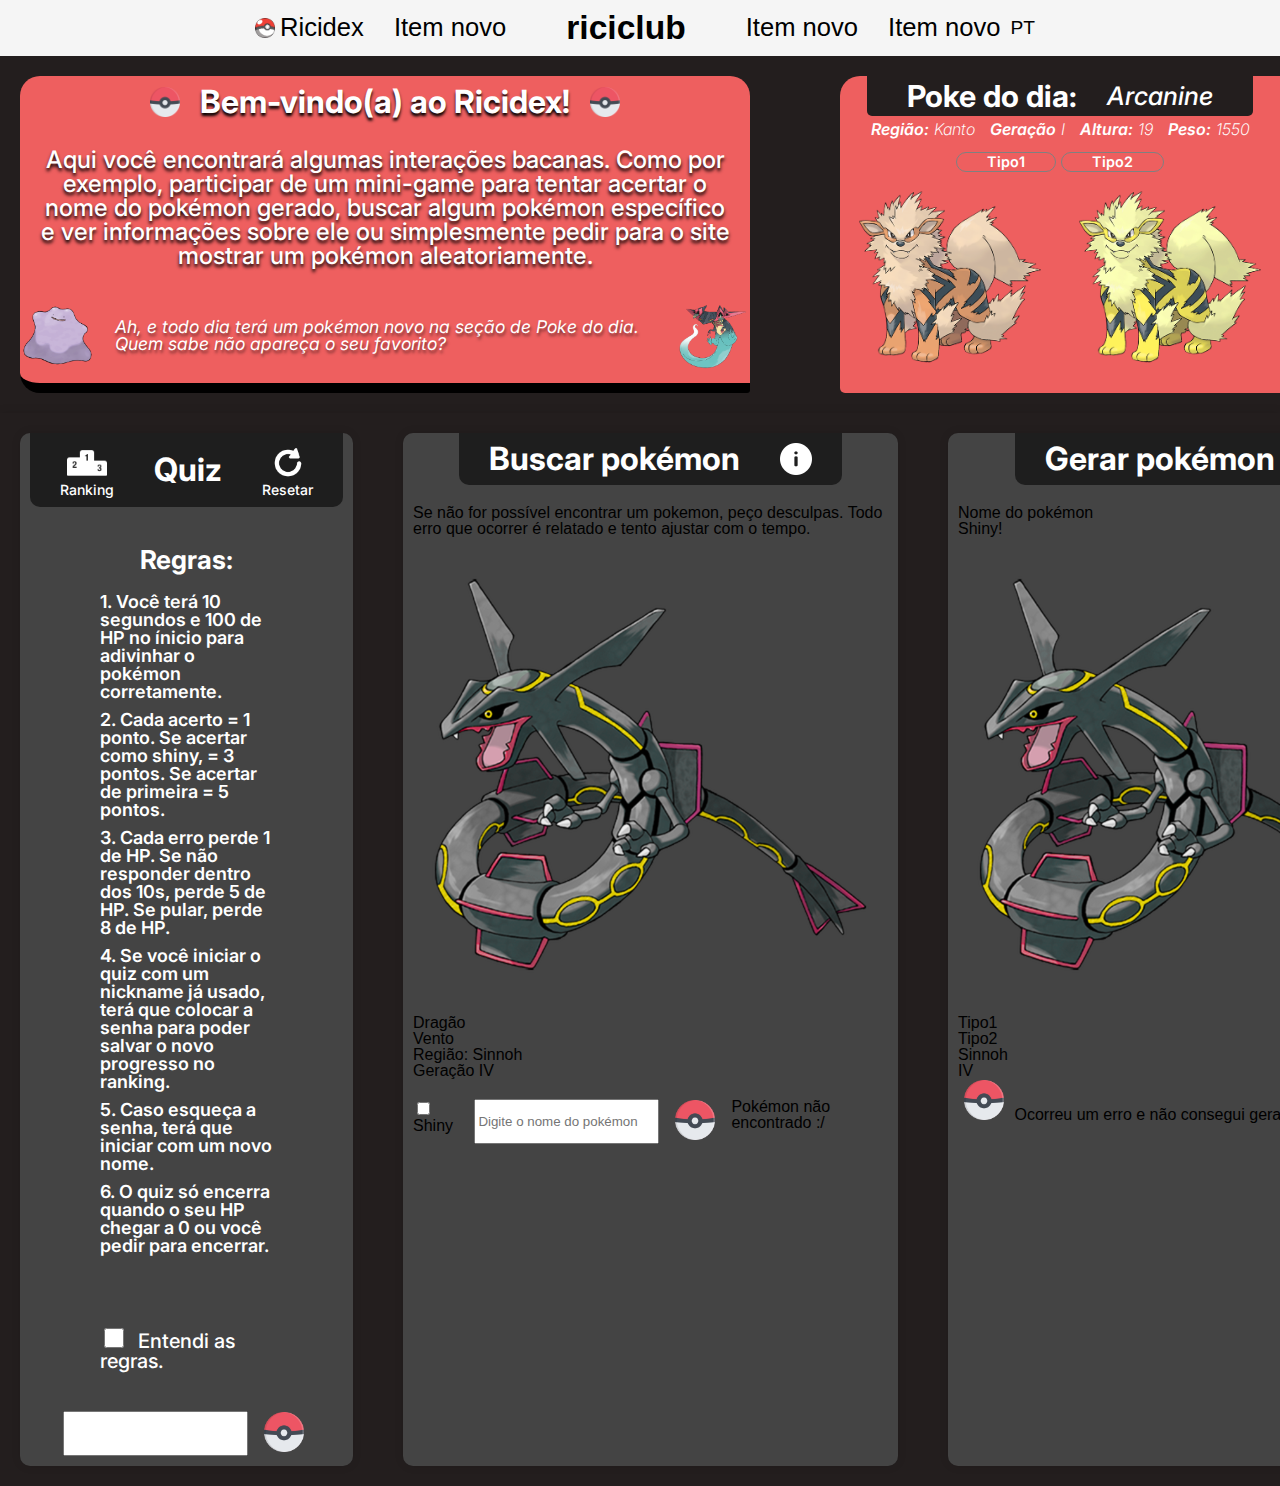
==== commit b0f34985: "Começando estilização do quiz" ====
--- a/Pages/index.html
+++ b/Pages/index.html
@@ -143,13 +143,15 @@
                     <li class="quiz-regras-item">6. O quiz só encerra quando o seu HP chegar a 0 ou você pedir para encerrar.</li>
                 </ul>
                 
-                <input type="checkbox" name="checkbox" id="input-checkbox" required> 
-                <label for="input-checkbox">Entendi as regras.</label>
+                <div class="quiz-regras-checkbox">
+                    <input type="checkbox" name="checkbox" id="input-checkbox" required> 
+                    <label for="input-checkbox">Entendi as regras.</label>
+                </div>
             </div>
 
             <div class="section-bottom">
-                <input type="text" name="nickname" id="input-nickname">
-                <button class="btn-pokeball"><img src="/Images/pokeball-banner.png" alt="Ícone pokeball" class="quiz-pokeball-btn"></button>
+                <input type="text" name="nickname" id="input-nickname" class="section-input">
+                <button class="btn-pokeball"><img src="/Images/pokeball-banner.png" alt="Ícone pokeball" class="pokeball-btn"></button>
             </div>
         </div>
 
@@ -178,7 +180,7 @@
                 </div>
 
                 <input type="text" class="section-input" placeholder="Digite o nome do pokémon">
-                <button class="section-button"><img src="/Images/pokeball-banner.png" alt="Ícone pokeball"></button>
+                <button class="btn-pokeball"><img src="/Images/pokeball-banner.png" alt="Ícone pokeball" class="pokeball-btn"></button>
                 <span class="spmon-erro">Pokémon não encontrado :/</span>
             </div>
         </div>
@@ -207,7 +209,7 @@
                 </div>
 
                 <div class="spmon-bottom">
-                    <button class="spmon-btn-gerar"><img src="/Images/pokeball-banner.png" alt="Ícone pokeball"></button>
+                    <button class="btn-pokeball"><img src="/Images/pokeball-banner.png" alt="Ícone pokeball" class="pokeball-btn"></button>
                     <span class="spmon-erro">Ocorreu um erro e não consegui gerar o pokémon :/</span>
                 </div>
             </div>
--- a/Styles/sections.css
+++ b/Styles/sections.css
@@ -1,4 +1,4 @@
-/* Quiz styles */
+/* Sections styles */
 
 .sections {
     display: flex;
@@ -12,10 +12,108 @@
     display: flex;
     flex-direction: column;
     align-items: center;
-    justify-content: center;
     margin: 0 auto;
-    padding: 20px;
+    padding: 0 10px 10px 10px;
     background-color: #444444;
     border-radius: 10px;
     box-shadow: 0 0 10px rgba(0, 0, 0, 0.1);
-} +}
+
+/* Quiz styles */
+.section-header {
+    display: flex;
+    align-items: center;
+    justify-content: center;
+    padding: 10px 30px;
+    margin-bottom: 20px;
+    gap: 40px;
+    background-color: #1E1E1E;
+    border-radius: 0px 0px 10px 10px;
+}
+
+.quiz-header-item {
+    display: flex;
+    flex-direction: column;
+    align-items: center;
+}
+
+.icon-quiz {
+    width: 40px;
+    height: 40px;
+}
+
+.section-title {
+    font-family: 'Inter', sans-serif;
+    font-size: 32px;
+    font-weight: 700;
+    color: #ffffff;
+}
+
+.quiz-header-item-text {
+    font-family: 'Inter', sans-serif;
+    font-size: 14px;
+    font-weight: 500;
+    color: #ffffff;
+}
+
+.quiz-regras {
+    display: flex;
+    flex-direction: column;
+    align-items: center;
+    margin: 20px 70px;
+    gap: 20px;
+}
+
+.quiz-regras-title {
+    font-family: 'Inter', sans-serif;
+    font-size: 26px;
+    font-weight: 700;
+    color: #ffffff;
+}
+
+.quiz-regras-list {
+    display: flex;
+    flex-direction: column;
+    gap: 10px;
+}
+
+.quiz-regras-item {
+    font-family: 'Inter', sans-serif;
+    font-size: 18px;
+    font-weight: 600;
+    color: #ffffff;
+}
+
+.quiz-regras-checkbox {
+    margin-top: 50px;
+}
+
+.quiz-regras-checkbox label{
+    font-family: 'Inter', sans-serif;
+    font-size: 20px;
+    font-weight: 500;
+    color: #ffffff;
+}
+
+.quiz-regras-checkbox input[type="checkbox"] {
+    width: 20px;
+    height: 20px;
+    margin-right: 10px;
+}
+
+.section-bottom {
+    display: flex;
+    justify-content: center;
+    gap: 10px;
+    margin-top: 20px;
+}
+
+.btn-pokeball {
+    background: none;
+    border: none;
+}
+
+.pokeball-btn {
+    width: 40px;
+    height: 40px;
+}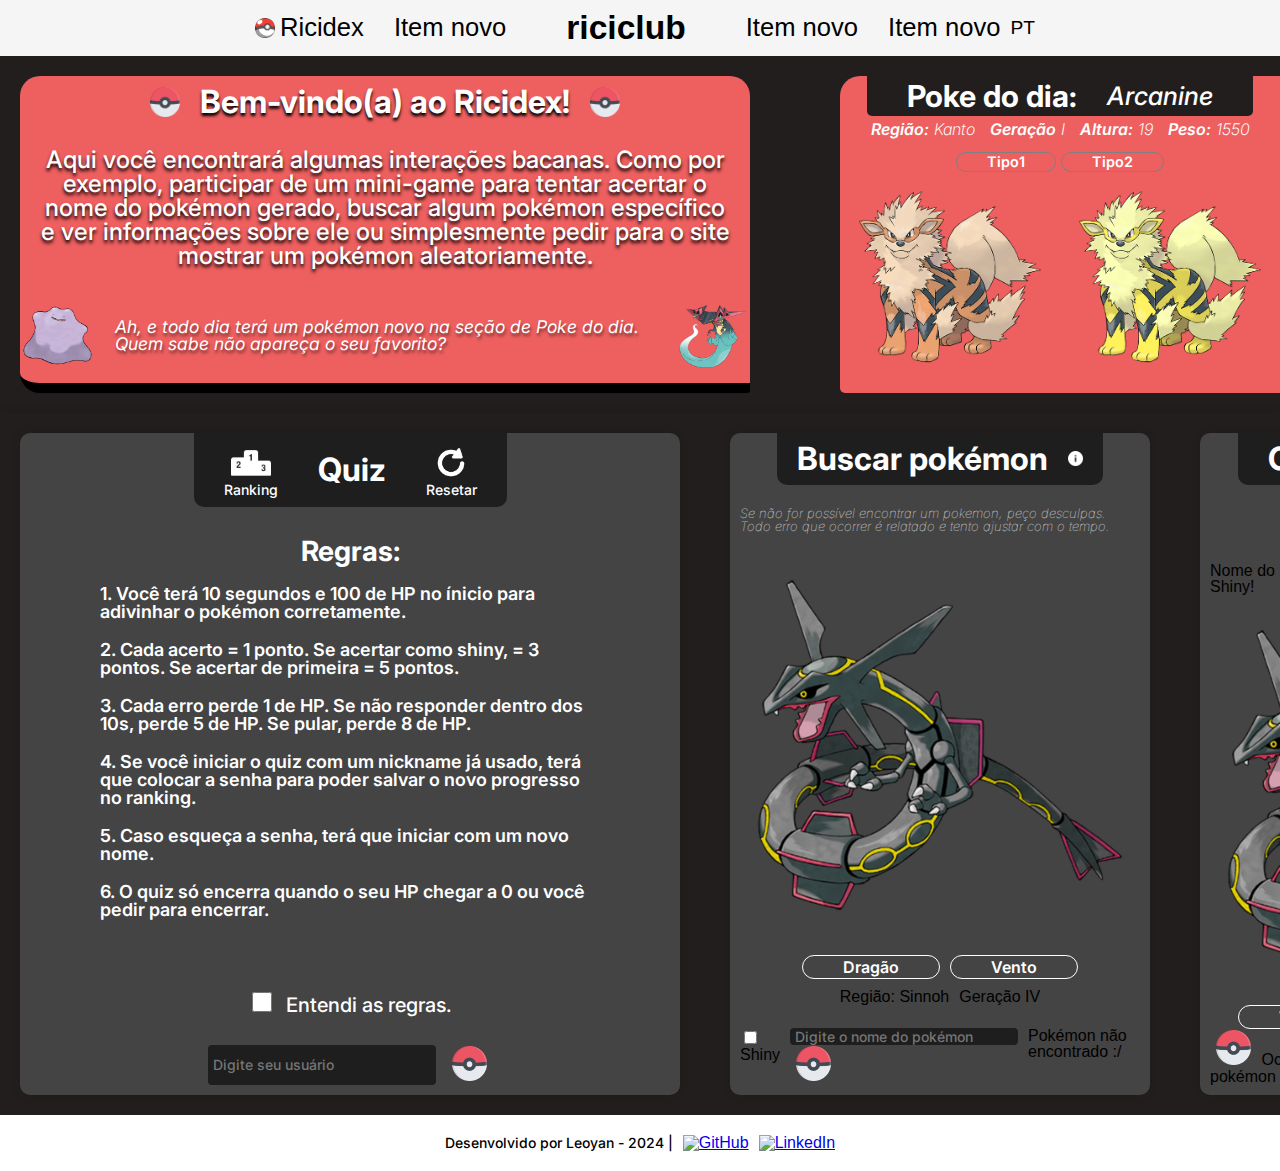
==== commit 6e865ff7: "Estilo da primeira parte do quiz feito. Iniciado estilo da busca." ====
--- a/Pages/index.html
+++ b/Pages/index.html
@@ -150,13 +150,13 @@
             </div>
 
             <div class="section-bottom">
-                <input type="text" name="nickname" id="input-nickname" class="section-input">
+                <input type="text" name="nickname" id="input-nickname" class="section-input" placeholder="Digite seu usuário">
                 <button class="btn-pokeball"><img src="/Images/pokeball-banner.png" alt="Ícone pokeball" class="pokeball-btn"></button>
             </div>
         </div>
 
         <div class="section">
-            <div class="section-header">
+            <div class="section-header header-busca">
                 <h2 class="section-title">Buscar pokémon</h2>
                 <img src="/Images/info.png" alt="Ícone interrogação" class="section-info">
             </div>
@@ -179,8 +179,10 @@
                     <label for="input-shiny">Shiny</label>
                 </div>
 
-                <input type="text" class="section-input" placeholder="Digite o nome do pokémon">
-                <button class="btn-pokeball"><img src="/Images/pokeball-banner.png" alt="Ícone pokeball" class="pokeball-btn"></button>
+                <div class="input-section">
+                    <input type="text" class="section-input" placeholder="Digite o nome do pokémon">
+                    <button class="btn-pokeball"><img src="/Images/pokeball-banner.png" alt="Ícone pokeball" class="pokeball-btn"></button>
+                </div>
                 <span class="spmon-erro">Pokémon não encontrado :/</span>
             </div>
         </div>
@@ -216,6 +218,17 @@
         </div>
     </section>
 
+    <footer class="footer-container">
+        <div class="footer-content">
+            <p class="footer-text">Desenvolvido por <a href="#" class="footer-link">Leoyan</a> - 2024 | </p>
+
+            <div class="footer-social">
+                <a href="#" class="footer-social-link"><img src="/Images/github.png" alt="GitHub" class="footer-social-icon"></a>
+                <a href="#" class="footer-social-link"><img src="/Images/linkedin.png" alt="LinkedIn" class="footer-social-icon"></a>
+            </div>
+        </div>
+    </footer>
+
     <script src="/Scripts/main.js"></script>
 </body>
-</html>+</html>
--- a/Styles/sections.css
+++ b/Styles/sections.css
@@ -11,6 +11,7 @@
 .section {
     display: flex;
     flex-direction: column;
+    justify-content: space-between;
     align-items: center;
     margin: 0 auto;
     padding: 0 10px 10px 10px;
@@ -25,7 +26,7 @@
     align-items: center;
     justify-content: center;
     padding: 10px 30px;
-    margin-bottom: 20px;
+    margin-bottom: 10px;
     gap: 40px;
     background-color: #1E1E1E;
     border-radius: 0px 0px 10px 10px;
@@ -62,11 +63,12 @@
     align-items: center;
     margin: 20px 70px;
     gap: 20px;
+    width: 500px;
 }
 
 .quiz-regras-title {
     font-family: 'Inter', sans-serif;
-    font-size: 26px;
+    font-size: 28px;
     font-weight: 700;
     color: #ffffff;
 }
@@ -74,7 +76,7 @@
 .quiz-regras-list {
     display: flex;
     flex-direction: column;
-    gap: 10px;
+    gap: 20px;
 }
 
 .quiz-regras-item {
@@ -105,7 +107,18 @@
     display: flex;
     justify-content: center;
     gap: 10px;
-    margin-top: 20px;
+    margin-top: 10px;
+}
+
+.section-input {
+    font-size: 14px;
+    padding: 0px 5px;
+    border-radius: 4px;
+    border: none;
+    background-color: #1E1E1E;
+    color: #ffffff;
+    font-family: 'Inter', sans-serif;
+    font-weight: 500;
 }
 
 .btn-pokeball {
@@ -114,6 +127,106 @@
 }
 
 .pokeball-btn {
-    width: 40px;
-    height: 40px;
+    width: 35px;
+    height: 35px;
+}
+
+/* Busca pokémon styles */
+.header-busca {
+    gap: 20px;
+    padding: 10px 20px;
+}
+
+.section-info {
+    width: 15px;
+    height: 15px;
+}
+
+.section-text {
+    font-family: 'Inter', sans-serif;
+    font-size: 13px;
+    font-weight: 100;
+    color: #ffffff;
+    font-style: italic;
+    width: 400px;
+}
+
+.section-middle {
+    display: flex;
+    flex-direction: column;
+    align-items: center;
+    gap: 10px;
+}
+
+.spmon-img {
+    width: 400px;
+    height: 400px;
+}
+
+.spmon-infos {
+    display: flex;
+    align-items: center;
+    justify-content: center;
+    gap: 10px;
+    flex-wrap: wrap;
+    width: 350px;
+}
+
+.spmon-tipo {
+    font-family: 'Inter', sans-serif;
+    font-weight: 600;
+    color: #ffffff;
+    border: 1px solid #ffffff;
+    padding: 3px 40px;
+    border-radius: 50px;
+}
+
+
+
+
+
+
+
+
+
+
+
+
+
+
+
+
+
+/* Footer styles */
+
+.footer-container {
+    background-color: #ffffff;
+    padding: 20px;
+}
+
+.footer-content {
+    display: flex;
+    justify-content: center;
+    align-items: center;
+    gap: 10px;
+}
+
+.footer-text {
+    font-family: 'Inter', sans-serif;
+    font-size: 14px;
+    font-weight: 500;
+    color: black;
+}
+
+.footer-link {
+    font-family: 'Inter', sans-serif;
+    font-size: 14px;
+    font-weight: 500;
+    color: black;
+    text-decoration: none;
+}
+
+.footer-social {
+    display: flex;
+    gap: 10px;
 }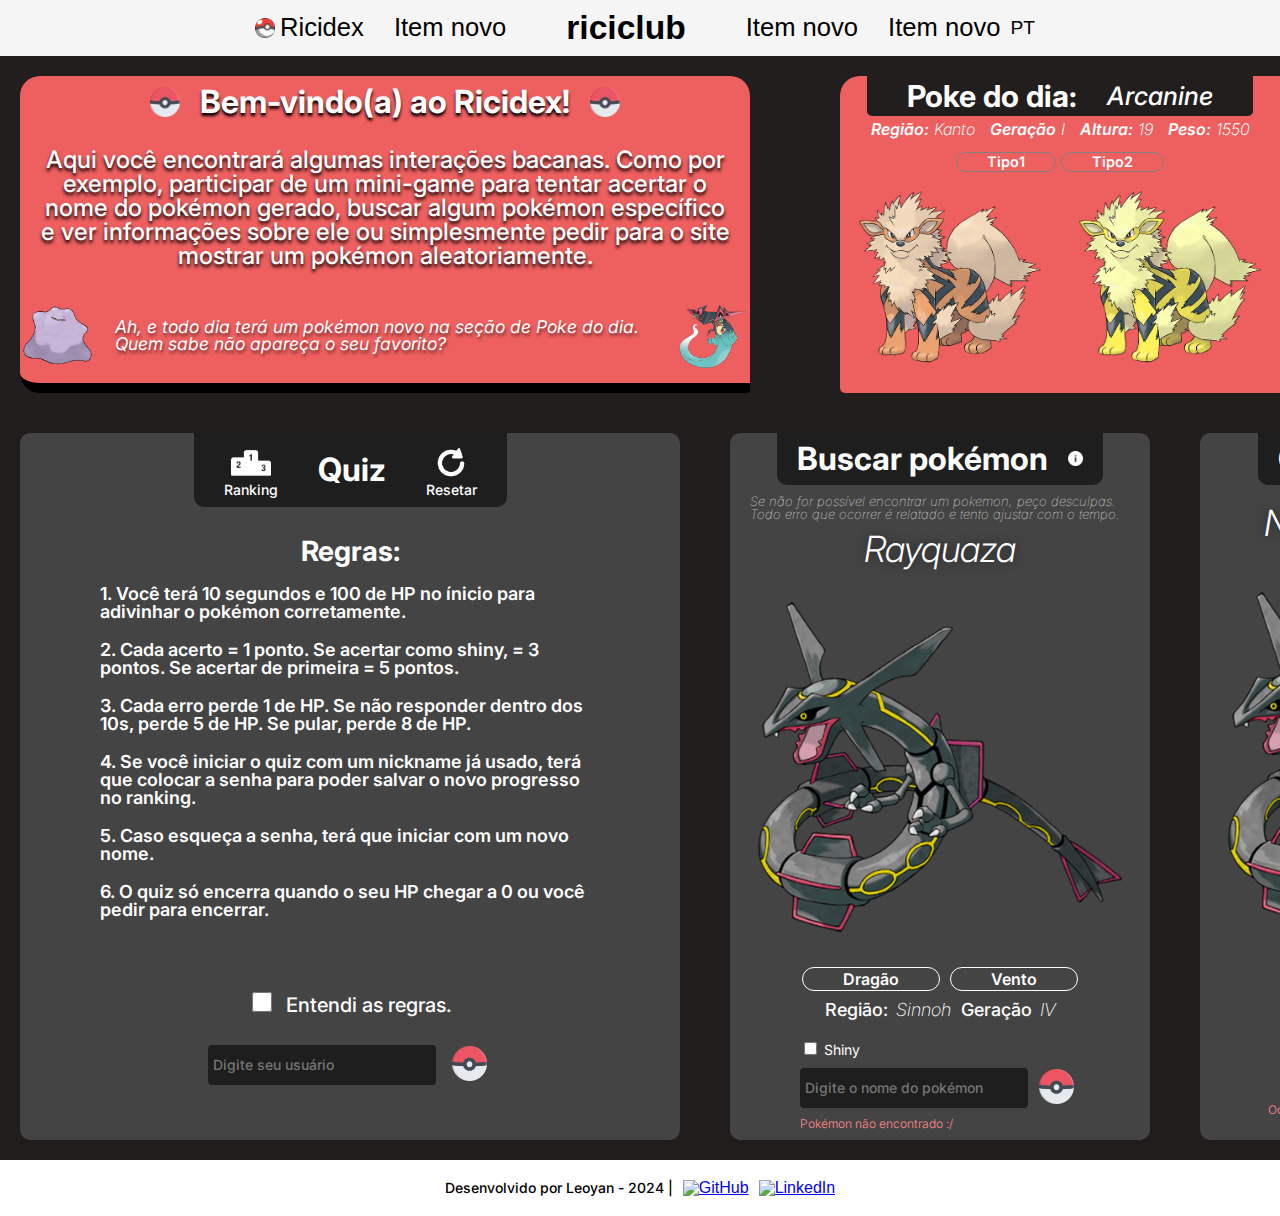
==== commit 7598b789: "Seções iniciais estilizadas" ====
--- a/Pages/index.html
+++ b/Pages/index.html
@@ -163,24 +163,28 @@
             <p class="section-text">Se não for possível encontrar um pokemon, peço desculpas. Todo erro que ocorrer é relatado e tento ajustar com o tempo.</p>
 
             <div class="section-middle">
+                <div class="spmon-header">
+                    <h2 class="spmon-nome">Rayquaza</h2>
+                </div>
+
                 <img src="/Images/rayquaza-shiny.png" alt="Pokémon" class="spmon-img">
 
                 <div class="spmon-infos">
                     <p class="spmon-tipo">Dragão</p>
                     <p class="spmon-tipo">Vento</p>
-                    <p class="spmon-regiao">Região: Sinnoh</p>
-                    <p class="spmon-geracao">Geração IV</p>
-                </div>
-            </div>
-
-            <div class="section-bottom">
+                    <p class="spmon-info">Região: <span>Sinnoh</span></p>
+                    <p class="spmon-info">Geração <span>IV</span></p>
+                </div>
+            </div>
+
+            <div class="section-bottom bottom-busca">
                 <div class="shiny-verif">
                     <input type="checkbox" name="shinyForm" id="input-shiny">
                     <label for="input-shiny">Shiny</label>
                 </div>
 
                 <div class="input-section">
-                    <input type="text" class="section-input" placeholder="Digite o nome do pokémon">
+                    <input type="text" class="section-input input-busca" placeholder="Digite o nome do pokémon">
                     <button class="btn-pokeball"><img src="/Images/pokeball-banner.png" alt="Ícone pokeball" class="pokeball-btn"></button>
                 </div>
                 <span class="spmon-erro">Pokémon não encontrado :/</span>
@@ -188,12 +192,12 @@
         </div>
 
         <div class="section">
-            <div class="section-header">
+            <div class="section-header header-busca">
                 <h2 class="section-title">Gerar pokémon</h2>
                 <img src="/Images/info.png" alt="Ícone interrogação" class="section-info">
             </div>
 
-            <div class="section-pokemon">
+            <div class="section-middle">
                 <div class="spmon-header">
                     <h2 class="spmon-nome">Nome do pokémon</h2>
                     <p class="spmon-shiny">Shiny!</p>
@@ -205,13 +209,13 @@
                     <div class="spmon-infos">
                         <p class="spmon-tipo">Tipo1</p>
                         <p class="spmon-tipo">Tipo2</p>
-                        <p class="spmon-regiao">Sinnoh</p>
-                        <p class="spmon-geracao">IV</p>
+                        <p class="spmon-info">Região: <span>Sinnoh</span></p>
+                        <p class="spmon-info">Geração <span>IV</span></p>
                     </div>
                 </div>
 
-                <div class="spmon-bottom">
-                    <button class="btn-pokeball"><img src="/Images/pokeball-banner.png" alt="Ícone pokeball" class="pokeball-btn"></button>
+                <div class="section-bottom gmon-bottom">
+                    <button class="btn-pokeball"><img src="/Images/pokeball-banner.png" alt="Ícone pokeball" class="pokeball-btn gmon-pokeball"></button>
                     <span class="spmon-erro">Ocorreu um erro e não consegui gerar o pokémon :/</span>
                 </div>
             </div>
--- a/Styles/sections.css
+++ b/Styles/sections.css
@@ -11,7 +11,6 @@
 .section {
     display: flex;
     flex-direction: column;
-    justify-content: space-between;
     align-items: center;
     margin: 0 auto;
     padding: 0 10px 10px 10px;
@@ -148,14 +147,20 @@
     font-weight: 100;
     color: #ffffff;
     font-style: italic;
-    width: 400px;
+    width: 380px;
 }
 
 .section-middle {
     display: flex;
     flex-direction: column;
     align-items: center;
-    gap: 10px;
+}
+
+.spmon-header {
+    margin-top: 10px;
+    display: flex;
+    align-items: center;
+    flex-direction: column;
 }
 
 .spmon-img {
@@ -181,6 +186,71 @@
     border-radius: 50px;
 }
 
+.spmon-info {
+    font-family: 'Inter', sans-serif;
+    font-weight: 500;
+    color: #ffffff;
+    font-size: 18px;
+}
+
+.spmon-info span {
+    font-weight: 200;
+    font-style: italic;
+    margin-left: 3px;
+}
+
+.shiny-verif label {
+    font-family: 'Inter', sans-serif;
+    font-size: 14px;
+    font-weight: 400;
+    color: #ffffff;
+}
+
+.input-section {
+    display: flex;
+    gap: 5px;
+}
+
+.bottom-busca {
+    flex-direction: column;
+    margin-top: 20px;
+}
+
+.spmon-erro {
+    font-family: 'Inter', sans-serif;
+    font-size: 12px;
+    font-weight: 300;
+    color: #ff8a8a;
+}
+
+/* Gerar pokémon styles */
+.spmon-nome {
+    font-family: 'Inter', sans-serif;
+    font-size: 36px;
+    font-weight: 300;
+    font-style: italic;
+    color: #ffffff;
+    text-shadow: 0 0 10px rgba(0, 0, 0, 0.5);
+}
+
+.spmon-shiny {
+    align-self: flex-end;
+    color: gold;
+    font-style: italic;
+}
+
+.gmon-bottom {
+    display: flex;
+    margin-top: 30px;
+    flex-direction: column;
+    justify-content: center;
+    align-items: center;
+}
+
+.gmon-pokeball {
+    width: 50px;
+    height: 50px;
+}
 
 
 
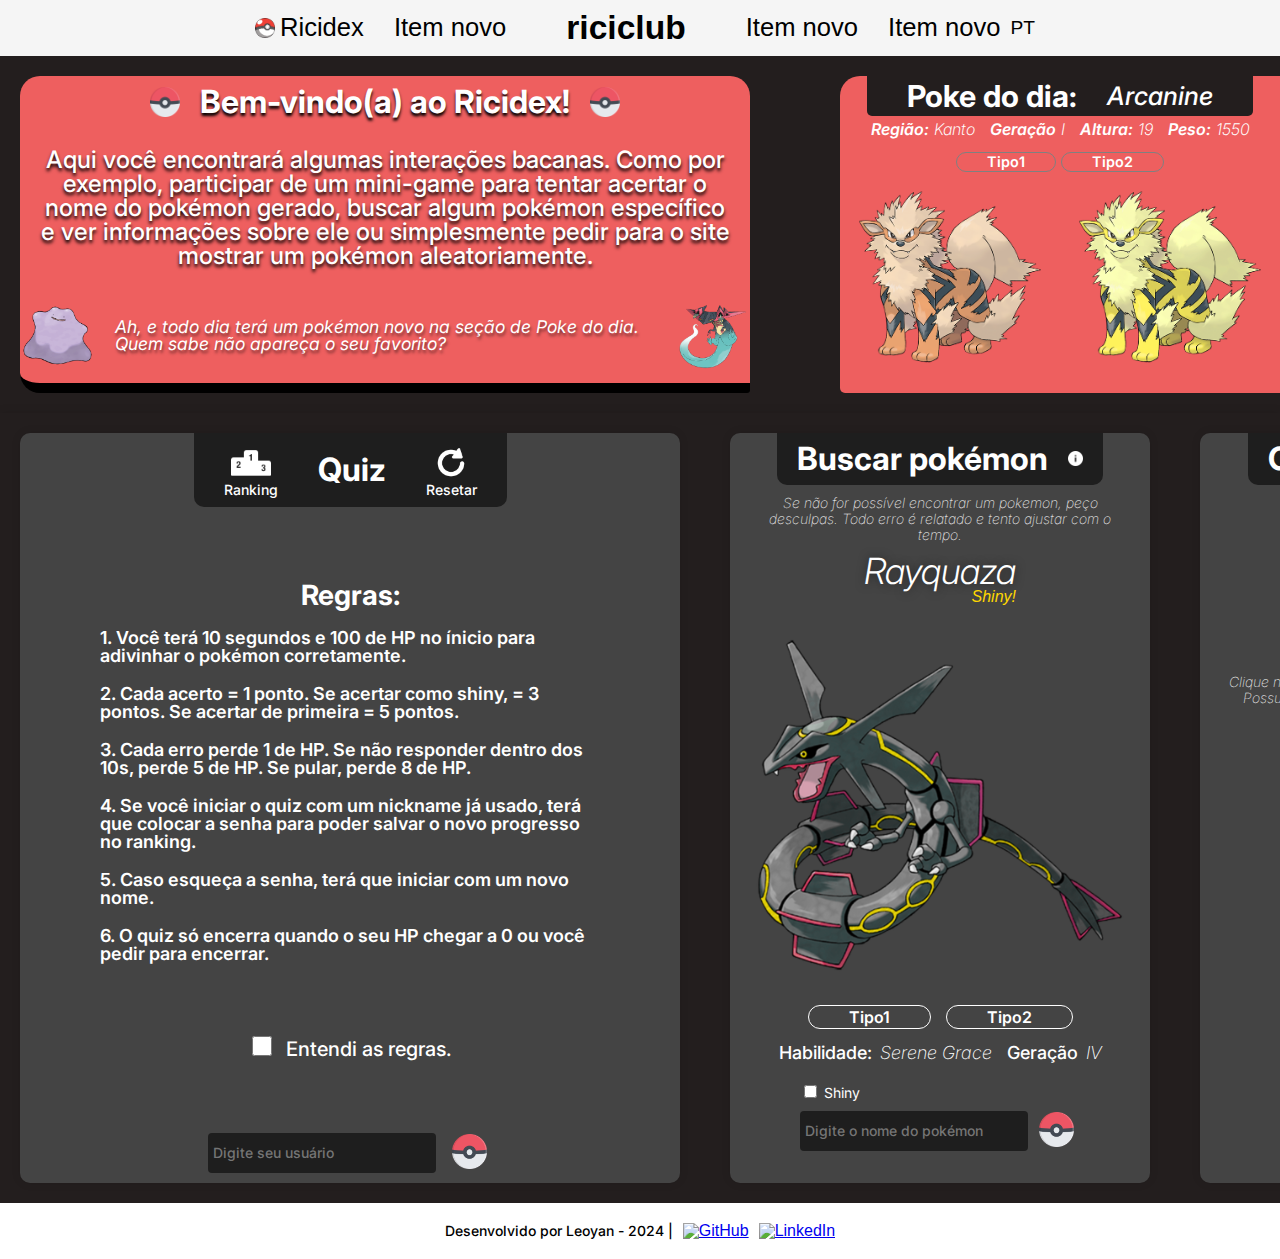
==== commit f27b3836: "Seção de gerar pokemón operante" ====
--- a/Pages/index.html
+++ b/Pages/index.html
@@ -160,20 +160,23 @@
                 <h2 class="section-title">Buscar pokémon</h2>
                 <img src="/Images/info.png" alt="Ícone interrogação" class="section-info">
             </div>
-            <p class="section-text">Se não for possível encontrar um pokemon, peço desculpas. Todo erro que ocorrer é relatado e tento ajustar com o tempo.</p>
+            <p class="section-text">Se não for possível encontrar um pokemon, peço desculpas. Todo erro é relatado e tento ajustar com o tempo.</p>
 
             <div class="section-middle">
                 <div class="spmon-header">
                     <h2 class="spmon-nome">Rayquaza</h2>
-                </div>
-
-                <img src="/Images/rayquaza-shiny.png" alt="Pokémon" class="spmon-img">
-
-                <div class="spmon-infos">
-                    <p class="spmon-tipo">Dragão</p>
-                    <p class="spmon-tipo">Vento</p>
-                    <p class="spmon-info">Região: <span>Sinnoh</span></p>
-                    <p class="spmon-info">Geração <span>IV</span></p>
+                    <p class="spmon-shiny">Shiny!</p>
+                </div>
+
+                <div class="section-middle-poke">
+                    <img src="/Images/rayquaza-shiny.png" alt="Pokémon" class="spmon-img">
+
+                    <div class="spmon-infos">
+                        <p class="spmon-tipo dragon">Tipo1</p>
+                        <p class="spmon-tipo ghost">Tipo2</p>
+                        <p class="spmon-info">Habilidade: <span>Serene Grace</span></p>
+                        <p class="spmon-info">Geração <span>IV</span></p>
+                    </div>
                 </div>
             </div>
 
@@ -196,29 +199,15 @@
                 <h2 class="section-title">Gerar pokémon</h2>
                 <img src="/Images/info.png" alt="Ícone interrogação" class="section-info">
             </div>
-
-            <div class="section-middle">
-                <div class="spmon-header">
-                    <h2 class="spmon-nome">Nome do pokémon</h2>
-                    <p class="spmon-shiny">Shiny!</p>
-                </div>
-
-                <div class="section-middle">
-                    <img src="/Images/rayquaza-shiny.png" alt="Pokémon" class="spmon-img">
-
-                    <div class="spmon-infos">
-                        <p class="spmon-tipo">Tipo1</p>
-                        <p class="spmon-tipo">Tipo2</p>
-                        <p class="spmon-info">Região: <span>Sinnoh</span></p>
-                        <p class="spmon-info">Geração <span>IV</span></p>
-                    </div>
-                </div>
+            <p class="section-text">Clique na pokébola para gerar um pokémon aleatório! <br>Possui 5s de espera e 1% de chance de vir shiny.</p>
+
+            <div class="section-middle" id="middle-gmon">
+            </div>
 
                 <div class="section-bottom gmon-bottom">
-                    <button class="btn-pokeball"><img src="/Images/pokeball-banner.png" alt="Ícone pokeball" class="pokeball-btn gmon-pokeball"></button>
-                    <span class="spmon-erro">Ocorreu um erro e não consegui gerar o pokémon :/</span>
-                </div>
-            </div>
+                    <button class="btn-pokeball" id="gmon-btn"><img src="/Images/pokeball-banner.png" alt="Ícone pokeball" class="pokeball-btn gmon-pokeball"></button>
+                    <span class="gmon-erro" id="gmon-erro">Ops! Não consegui buscar um poke :/</span>
+                </div>
         </div>
     </section>
 
@@ -234,5 +223,6 @@
     </footer>
 
     <script src="/Scripts/main.js"></script>
+    <script type="module" src="/Scripts/gerarpoke.js"></script>
 </body>
 </html>
--- a/Styles/sections.css
+++ b/Styles/sections.css
@@ -11,6 +11,7 @@
 .section {
     display: flex;
     flex-direction: column;
+    justify-content: space-between;
     align-items: center;
     margin: 0 auto;
     padding: 0 10px 10px 10px;
@@ -123,6 +124,7 @@
 .btn-pokeball {
     background: none;
     border: none;
+    cursor: pointer;
 }
 
 .pokeball-btn {
@@ -143,41 +145,43 @@
 
 .section-text {
     font-family: 'Inter', sans-serif;
-    font-size: 13px;
-    font-weight: 100;
+    font-size: 14px;
+    font-weight: 150;
+    line-height: 16px;
     color: #ffffff;
     font-style: italic;
     width: 380px;
-}
-
-.section-middle {
-    display: flex;
-    flex-direction: column;
-    align-items: center;
-}
-
-.spmon-header {
+    text-align: center;
+}
+
+.section-middle, .section-middle-poke {
+    display: flex;
+    flex-direction: column;
+    align-items: center;
+}
+
+.spmon-header, .gmon-header {
     margin-top: 10px;
     display: flex;
     align-items: center;
     flex-direction: column;
 }
 
-.spmon-img {
+.spmon-img, .gmon-img {
     width: 400px;
     height: 400px;
 }
 
-.spmon-infos {
-    display: flex;
-    align-items: center;
-    justify-content: center;
-    gap: 10px;
+.spmon-infos, .gmon-infos {
+    display: flex;
+    align-items: center;
+    justify-content: center;
+    gap: 15px;
     flex-wrap: wrap;
     width: 350px;
 }
 
-.spmon-tipo {
+.spmon-tipo, .gmon-tipo {
     font-family: 'Inter', sans-serif;
     font-weight: 600;
     color: #ffffff;
@@ -186,14 +190,14 @@
     border-radius: 50px;
 }
 
-.spmon-info {
+.spmon-info, .gmon-info {
     font-family: 'Inter', sans-serif;
     font-weight: 500;
     color: #ffffff;
     font-size: 18px;
 }
 
-.spmon-info span {
+.spmon-info span, .gmon-info span {
     font-weight: 200;
     font-style: italic;
     margin-left: 3px;
@@ -216,15 +220,16 @@
     margin-top: 20px;
 }
 
-.spmon-erro {
+.spmon-erro, .gmon-erro {
     font-family: 'Inter', sans-serif;
     font-size: 12px;
     font-weight: 300;
     color: #ff8a8a;
+    opacity: 0;
 }
 
 /* Gerar pokémon styles */
-.spmon-nome {
+.spmon-nome, .gmon-nome {
     font-family: 'Inter', sans-serif;
     font-size: 36px;
     font-weight: 300;
@@ -233,7 +238,7 @@
     text-shadow: 0 0 10px rgba(0, 0, 0, 0.5);
 }
 
-.spmon-shiny {
+.spmon-shiny, .gmon-shiny {
     align-self: flex-end;
     color: gold;
     font-style: italic;
@@ -252,6 +257,94 @@
     height: 50px;
 }
 
+.roda {
+    animation: rodar 1s linear infinite;
+    transition: transform 2s;
+}
+
+@keyframes rodar {
+    from {
+        transform: rotate(0deg);
+    }
+    to {
+        transform: rotate(359deg);
+    }
+}
+
+
+/* Tipos styles */
+.Fire {
+    background-color: #ff4422;
+}
+
+.Normal {
+    background-color: #aaaa99;
+}
+
+.Water {
+    background-color: #3399ff;
+}
+
+.Electric {
+    background-color: #ffcc33;
+}
+
+.Grass {
+    background-color: #77cc55;
+}
+
+.Ice {
+    background-color: #66ccff;
+}
+
+.Fighting {
+    background-color: #bb5544;
+}
+
+.Poison {
+    background-color: #aa5599;
+}
+
+.Ground {
+    background-color: #ddbb55;
+}
+
+.Flying {
+    background-color: #8899ff;
+}
+
+.Psychic {
+    background-color: #ff5599;
+}
+
+.Bug {
+    background-color: #aabb22;
+}
+
+.Rock {
+    background-color: #bbaa66;
+}
+
+.Ghost {
+    background-color: #6666bb;
+}
+
+.Dragon {
+    background-color: #7766ee;
+}
+
+.Dark {
+    background-color: #775544;
+}
+
+.Steel {
+    background-color: #aaaabb;
+}
+
+.Fairy {
+    background-color: #ee99ee;
+}
+
 
 
 
